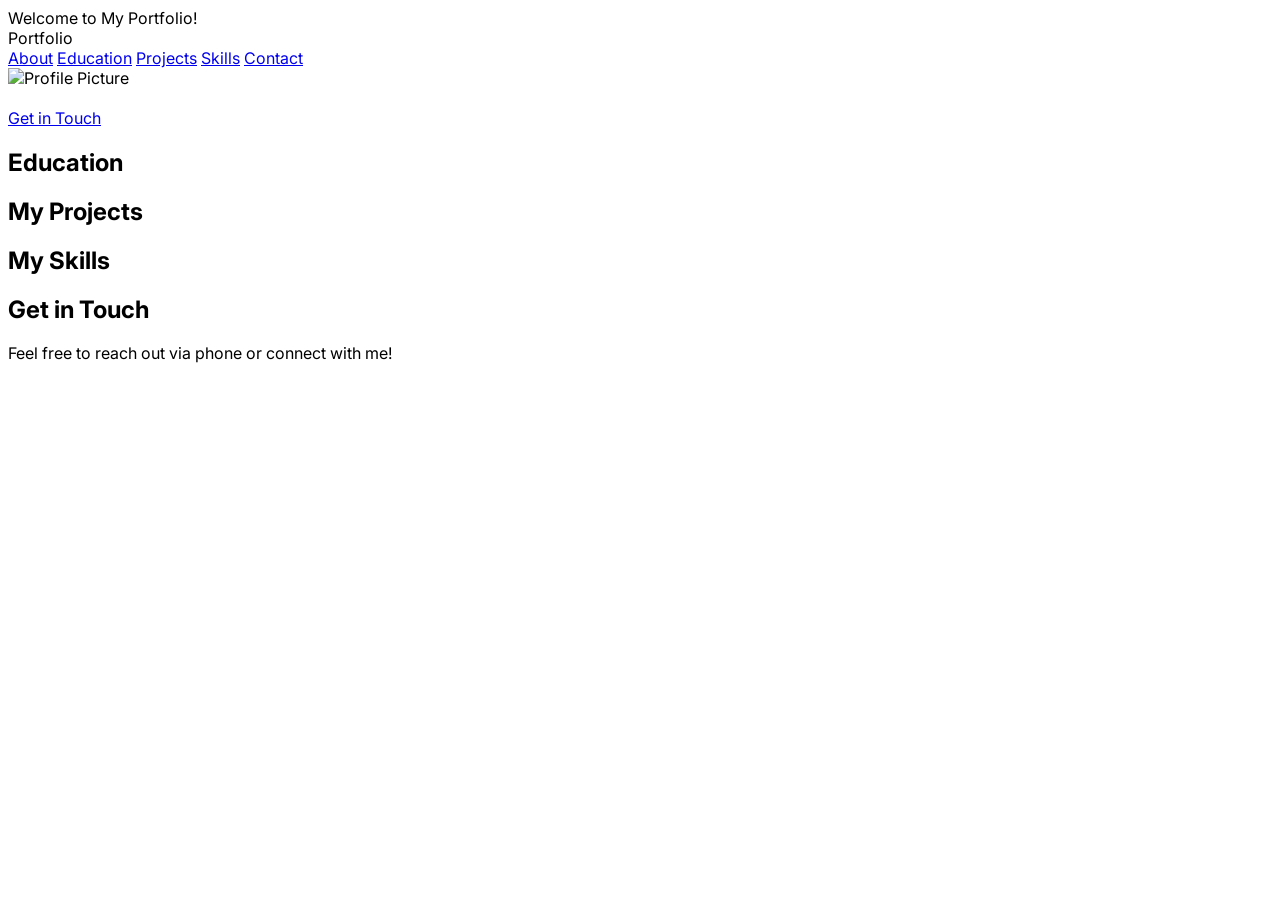
==== index.html @ cd58c2bb "Add files via upload" ====
<!DOCTYPE html>
<html>
<head>
    <meta charset="UTF-8">
    <meta http-equiv="refresh" content="0; url=portfolio.html">
    <title>Redirecting...</title>
</head>
<body>
    <p>Redirecting to portfolio...</p>
    <script>
        window.location.href = "portfolio.html";
    </script>
</body>
</html>
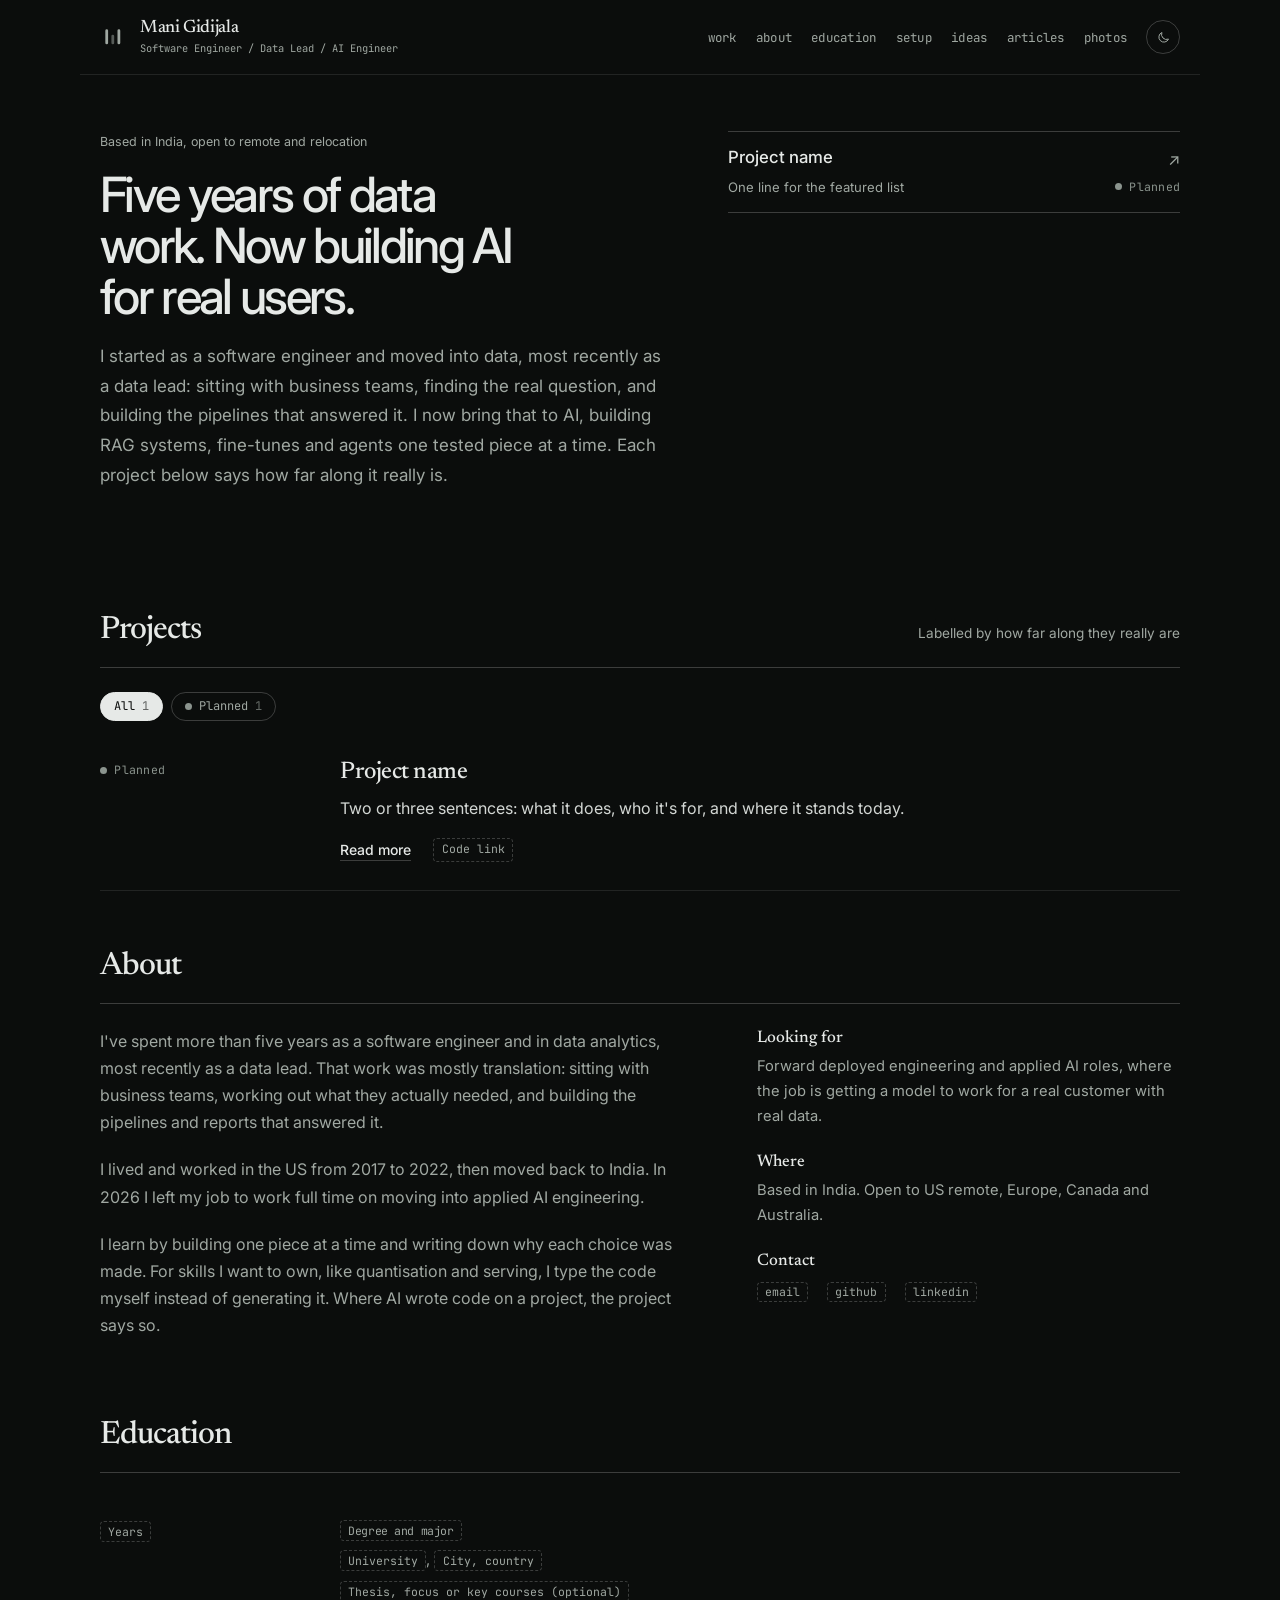
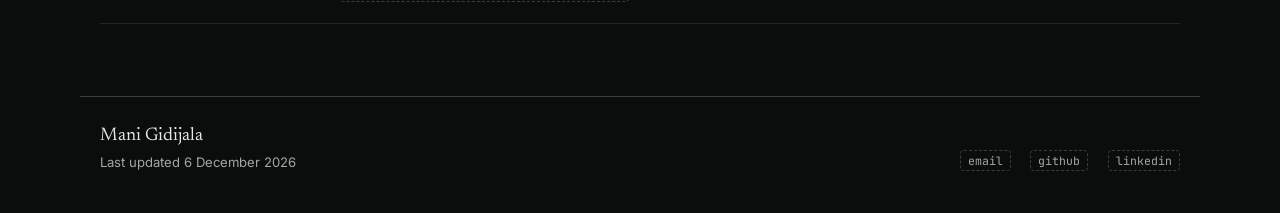
==== commit 25f8f16d: "Placeholders Added" ====
--- a/index.html
+++ b/index.html
@@ -1,14 +1,101 @@
-<!DOCTYPE html>
-<html>
+<!doctype html>
+<html lang="en" data-theme="dark">
 <head>
-    <meta charset="UTF-8">
-    <meta http-equiv="refresh" content="0; url=portfolio.html">
-    <title>Redirecting...</title>
+  <meta charset="utf-8">
+  <meta name="viewport" content="width=device-width, initial-scale=1">
+  <title>Mani | Software Engineer, Data Lead, AI Engineer</title>
+  <meta name="description" content="What I've built in applied AI, and where each project actually stands.">
+  <script>
+    try { var t = localStorage.getItem("theme"); if (t) document.documentElement.dataset.theme = t; } catch (e) {}
+  </script>
+  <link rel="preconnect" href="https://fonts.googleapis.com">
+  <link rel="preconnect" href="https://fonts.gstatic.com" crossorigin>
+  <link href="https://fonts.googleapis.com/css2?family=Inter:wght@400;500&family=JetBrains+Mono:wght@400&family=Newsreader:ital,opsz,wght@0,6..72,400;0,6..72,500;1,6..72,400;1,6..72,500&display=swap" rel="stylesheet">
+  <link rel="stylesheet" href="style.css">
 </head>
 <body>
-    <p>Redirecting to portfolio...</p>
-    <script>
-        window.location.href = "portfolio.html";
-    </script>
+  <a class="skip" href="#work">Skip to projects</a>
+
+  <header class="site-head wrap">
+    <a class="brand" href="#top" aria-label="Home">
+      <svg class="mark" viewBox="0 0 24 24" aria-hidden="true"><rect x="5" y="5" width="2.6" height="14" rx="1.3"/><rect x="10.7" y="10" width="2.6" height="9" rx="1.3" opacity=".5"/><rect x="16.4" y="5" width="2.6" height="14" rx="1.3"/></svg>
+      <span class="brand-text">
+        <span class="brand-name" data-site="name">Mani</span>
+        <small data-site="tagline">Software Engineer / Data Lead / AI Engineer</small>
+      </span>
+    </a>
+    <nav aria-label="Site">
+      <a href="#work">work</a>
+      <a href="#about">about</a>
+      <a href="#education">education</a>
+      <a href="setup.html">setup</a>
+      <a href="ideas.html">ideas</a>
+      <a href="articles.html">articles</a>
+      <a href="photos.html">photos</a>
+      <a data-site="resume" href="" hidden>résumé</a>
+      <button class="theme" type="button" aria-label="Switch to light theme">
+        <svg width="15" height="15" viewBox="0 0 24 24" fill="none" stroke="currentColor" stroke-width="1.6" aria-hidden="true"><path d="M20 14.5A8 8 0 0 1 9.5 4a8 8 0 1 0 10.5 10.5z"/></svg>
+      </button>
+    </nav>
+  </header>
+
+  <main id="top" class="wrap">
+    <section class="hero">
+      <div class="hero-text">
+        <p class="kicker">Based in India, open to remote and relocation</p>
+        <h1>Five years of data work. Now building AI for real users.</h1>
+        <p class="intro">I started as a software engineer and moved into data, most recently as a data lead: sitting with business teams, finding the real question, and building the pipelines that answered it. I now bring that to AI, building RAG systems, fine-tunes and agents one tested piece at a time. Each project below says how far along it really is.</p>
+      </div>
+      <ul class="featured" aria-label="Featured projects"></ul>
+    </section>
+
+    <section id="work" class="block" aria-labelledby="work-h">
+      <div class="section-head">
+        <h2 id="work-h">Projects</h2>
+        <p>Labelled by how far along they really are</p>
+      </div>
+      <div class="filter" role="group" aria-label="Filter projects by status"></div>
+      <div class="projects" aria-live="polite"></div>
+    </section>
+
+    <section id="about" class="block" aria-labelledby="about-h">
+      <div class="section-head">
+        <h2 id="about-h">About</h2>
+      </div>
+      <div class="about-grid">
+        <div class="prose">
+          <p>I've spent more than five years as a software engineer and in data analytics, most recently as a data lead. That work was mostly translation: sitting with business teams, working out what they actually needed, and building the pipelines and reports that answered it.</p>
+          <p>I lived and worked in the US from 2017 to 2022, then moved back to India. In 2026 I left my job to work full time on moving into applied AI engineering.</p>
+          <p>I learn by building one piece at a time and writing down why each choice was made. For skills I want to own, like quantisation and serving, I type the code myself instead of generating it. Where AI wrote code on a project, the project says so.</p>
+        </div>
+        <aside class="side">
+          <h3>Looking for</h3>
+          <p>Forward deployed engineering and applied AI roles, where the job is getting a model to work for a real customer with real data.</p>
+          <h3>Where</h3>
+          <p>Based in India. Open to US remote, Europe, Canada and Australia.</p>
+          <h3>Contact</h3>
+          <ul class="contact"></ul>
+        </aside>
+      </div>
+    </section>
+
+    <section id="education" class="block" aria-labelledby="edu-h">
+      <div class="section-head">
+        <h2 id="edu-h">Education</h2>
+      </div>
+      <ol class="edu"></ol>
+    </section>
+  </main>
+
+  <footer class="site-foot wrap">
+    <div>
+      <span class="foot-name" data-site="name">Mani</span>
+      <p>Last updated <time data-updated></time></p>
+    </div>
+    <ul class="contact foot-links"></ul>
+  </footer>
+
+  <script src="data.js"></script>
+  <script src="site.js"></script>
 </body>
-</html>+</html>
--- a/style.css
+++ b/style.css
@@ -0,0 +1,448 @@
+:root {
+  --sans: "Inter", -apple-system, system-ui, sans-serif;
+  --serif: "Newsreader", Georgia, serif;
+  --mono: "JetBrains Mono", ui-monospace, SFMono-Regular, Menlo, monospace;
+  --w: 1120px;
+  --ease: cubic-bezier(.2, .7, .2, 1);
+}
+
+:root[data-theme="dark"] {
+  --bg: #0b0d0c;
+  --bg-elevated: rgba(255, 255, 255, .04);
+  --fg: #e6e9e7;
+  --fg-soft: #d3d7d4;
+  --fg-muted: #a0a8a2;
+  --line: rgba(230, 233, 231, .1);
+  --line-strong: rgba(230, 233, 231, .22);
+  --in-use: #6cc191;
+  --built: #8eaae0;
+  --building: #d9a648;
+  --learning: #b79be6;
+  --planned: #8b948e;
+  color-scheme: dark;
+}
+
+:root[data-theme="light"] {
+  --bg: #f6f8f7;
+  --bg-elevated: rgba(0, 0, 0, .03);
+  --fg: #171b19;
+  --fg-soft: #2a302c;
+  --fg-muted: #606a63;
+  --line: rgba(23, 27, 25, .1);
+  --line-strong: rgba(23, 27, 25, .22);
+  --in-use: #2e7a4f;
+  --built: #44639c;
+  --building: #9a6c14;
+  --learning: #6f4aa3;
+  --planned: #6b746e;
+  color-scheme: light;
+}
+
+* { box-sizing: border-box; }
+html { scroll-behavior: smooth; -webkit-font-smoothing: antialiased; }
+@media (prefers-reduced-motion: reduce) { html { scroll-behavior: auto; } }
+
+body {
+  margin: 0;
+  background: var(--bg);
+  color: var(--fg);
+  font: 400 1rem/1.7 var(--sans);
+}
+::selection { background: var(--fg); color: var(--bg); }
+
+a { color: inherit; text-decoration: underline; text-underline-offset: 5px; text-decoration-color: var(--line-strong); }
+a:hover { text-decoration-color: var(--fg-muted); }
+:focus-visible { outline: 1.5px solid var(--fg-muted); outline-offset: 3px; border-radius: 2px; }
+code { font: 0.85em var(--mono); background: var(--bg-elevated); padding: 0.1em 0.35em; border-radius: 3px; }
+
+.skip { position: absolute; left: -999px; }
+.skip:focus { left: 16px; top: 12px; background: var(--bg); padding: 6px 10px; z-index: 2; }
+
+.wrap { max-width: var(--w); margin: 0 auto; padding: 0 1.25rem; }
+
+/* Header */
+.site-head {
+  display: flex;
+  align-items: center;
+  justify-content: space-between;
+  gap: 1rem;
+  padding-top: 1.1rem;
+  padding-bottom: 1.1rem;
+  border-bottom: 1px solid var(--line);
+}
+.brand { display: flex; align-items: center; gap: 0.9rem; text-decoration: none; }
+.mark {
+  width: 1.6rem;
+  height: 1.6rem;
+  flex: none;
+  fill: var(--fg-muted);
+  transition: fill .2s var(--ease);
+}
+.brand:hover .mark { fill: var(--fg); }
+.brand-text { display: flex; flex-direction: column; }
+.brand-name { font: 500 1.125rem/1.2 var(--serif); letter-spacing: -0.02em; }
+.brand small { font: 0.65rem/1.5 var(--mono); color: var(--fg-muted); margin-top: 2px; }
+
+.site-head nav { display: flex; flex-wrap: wrap; align-items: center; justify-content: flex-end; gap: 0.2rem 1.2rem; }
+.site-head nav a {
+  font: 0.78rem var(--mono);
+  color: var(--fg-muted);
+  text-decoration: none;
+  letter-spacing: 0.02em;
+  position: relative;
+  padding: 0.5rem 0;
+}
+.site-head nav a:hover { color: var(--fg); }
+.site-head nav a.active { color: var(--fg); }
+.site-head nav a.active::after { content: ""; position: absolute; left: 0; right: 0; bottom: 0; height: 1px; background: var(--fg-muted); }
+.theme {
+  display: inline-flex;
+  align-items: center;
+  justify-content: center;
+  width: 2.1rem;
+  height: 2.1rem;
+  border: 1px solid var(--line-strong);
+  border-radius: 50%;
+  background: none;
+  color: var(--fg-muted);
+  cursor: pointer;
+}
+.theme:hover { color: var(--fg); }
+
+/* Hero */
+.hero {
+  display: grid;
+  grid-template-columns: minmax(0, 1.25fr) minmax(0, 1fr);
+  gap: 4rem;
+  align-items: start;
+  padding: 3.5rem 0 4rem;
+}
+.kicker { margin: 0 0 1rem; font-size: 0.78rem; color: var(--fg-muted); }
+.hero h1 {
+  font: 500 clamp(2.1rem, 3.8vw, 3.4rem)/1.05 var(--sans);
+  letter-spacing: -0.055em;
+  margin: 0 0 1.25rem;
+  max-width: 14ch;
+}
+.intro { margin: 0; max-width: 52ch; color: var(--fg-muted); font-size: 1.0625rem; line-height: 1.75; }
+
+.featured { list-style: none; margin: 0; padding: 0; border-top: 1px solid var(--line-strong); }
+.featured a {
+  display: grid;
+  grid-template-columns: 1fr auto;
+  gap: 2px 16px;
+  padding: 14px 0;
+  text-decoration: none;
+  border-bottom: 1px solid var(--line-strong);
+}
+.f-title { font: 500 1.05rem/1.4 var(--sans); }
+.f-arrow { color: var(--fg-muted); grid-row: 1; grid-column: 2; justify-self: end; transition: transform .2s var(--ease); }
+.featured a:hover .f-arrow { transform: translate(2px, -2px); color: var(--fg); }
+.f-desc { grid-column: 1; color: var(--fg-muted); font-size: 0.82rem; }
+.featured .status { grid-column: 2; grid-row: 2; justify-self: end; }
+
+/* Section heads */
+.block { padding-top: 3.5rem; }
+.section-head {
+  display: flex;
+  justify-content: space-between;
+  align-items: baseline;
+  flex-wrap: wrap;
+  gap: 0.75rem;
+  padding-bottom: 1.1rem;
+  border-bottom: 1px solid var(--line-strong);
+  margin-bottom: 1.5rem;
+}
+.section-head h2 { font: 500 2rem/1.2 var(--serif); letter-spacing: -0.03em; margin: 0; }
+.section-head p { margin: 0; color: var(--fg-muted); font-size: 0.85rem; }
+
+/* Status */
+.status {
+  display: inline-flex;
+  align-items: center;
+  gap: 0.45rem;
+  font: 0.72rem/1.4 var(--mono);
+  letter-spacing: 0.02em;
+}
+.dot { width: 0.45rem; height: 0.45rem; border-radius: 50%; background: currentColor; flex: none; }
+.s-in-use { color: var(--in-use); }
+.s-built { color: var(--built); }
+.s-building { color: var(--building); }
+.s-learning { color: var(--learning); }
+.s-planned { color: var(--planned); }
+
+/* Filter */
+.filter { display: flex; flex-wrap: wrap; gap: 0.5rem; margin-bottom: 0.5rem; }
+.filter button {
+  display: inline-flex;
+  align-items: center;
+  gap: 0.45rem;
+  font: 0.75rem var(--mono);
+  color: var(--fg-muted);
+  background: transparent;
+  border: 1px solid var(--line-strong);
+  border-radius: 100px;
+  padding: 0.35rem 0.8rem;
+  cursor: pointer;
+}
+.filter button:hover { color: var(--fg); }
+.filter button[aria-pressed="true"] { background: var(--fg); color: var(--bg); border-color: var(--fg); }
+.filter .s-in-use .dot { background: var(--in-use); }
+.filter .s-built .dot { background: var(--built); }
+.filter .s-building .dot { background: var(--building); }
+.filter .s-learning .dot { background: var(--learning); }
+.filter .s-planned .dot { background: var(--planned); }
+.filter .n { opacity: 0.6; }
+
+/* Project rows */
+.project {
+  display: grid;
+  grid-template-columns: 13rem minmax(0, 1fr);
+  gap: 2rem;
+  padding: 1.75rem 0;
+  border-bottom: 1px solid var(--line);
+  scroll-margin-top: 1.5rem;
+}
+.project[hidden] { display: none; }
+.project:target { background: linear-gradient(90deg, var(--bg-elevated), transparent 70%); }
+.meta { display: flex; flex-direction: column; gap: 0.7rem; padding-top: 0.35rem; }
+.stack { margin: 0; display: flex; flex-wrap: wrap; gap: 0.3rem; }
+.stack span {
+  font: 0.68rem/1.5 var(--mono);
+  color: var(--fg-muted);
+  background: var(--bg-elevated);
+  border-radius: 100px;
+  padding: 0.1rem 0.5rem;
+  letter-spacing: 0.02em;
+}
+.project h3 { font: 500 1.5rem/1.25 var(--serif); letter-spacing: -0.02em; margin: 0 0 0.5rem; }
+.summary { margin: 0; max-width: 62ch; color: var(--fg-soft); }
+.details { margin: 0.9rem 0 0; padding-left: 1.05rem; max-width: 62ch; color: var(--fg-muted); font-size: 0.92rem; line-height: 1.65; }
+.details li + li { margin-top: 0.35rem; }
+.ai { margin: 0.9rem 0 0; max-width: 62ch; font-size: 0.92rem; color: var(--fg-soft); }
+.ai span { font: 0.7rem var(--mono); color: var(--fg-muted); margin-right: 0.6rem; }
+.links { margin: 1rem 0 0; display: flex; flex-wrap: wrap; gap: 0.6rem 1.4rem; font-size: 0.875rem; }
+.out span { color: var(--fg-muted); }
+
+/* Placeholders (only while showPlaceholders is true) */
+.ph {
+  display: inline-block;
+  font: 0.72rem/1.5 var(--mono);
+  color: var(--fg-muted);
+  border: 1px dashed var(--line-strong);
+  border-radius: 4px;
+  padding: 0.05rem 0.45rem;
+}
+
+/* About */
+.about-grid { display: grid; grid-template-columns: minmax(0, 1.4fr) minmax(0, 1fr); gap: 4rem; }
+.prose p { margin: 0 0 1.25rem; color: var(--fg-muted); max-width: 62ch; }
+.side h3 { font: 500 1.05rem/1.3 var(--serif); margin: 0 0 0.3rem; }
+.side p { margin: 0 0 1.4rem; color: var(--fg-muted); font-size: 0.92rem; }
+.contact { list-style: none; margin: 0; padding: 0; display: flex; flex-wrap: wrap; gap: 0.6rem 1.2rem; }
+.contact a { font: 0.8rem var(--mono); color: var(--fg-muted); }
+.contact a:hover { color: var(--fg); }
+
+/* Education */
+.edu { list-style: none; margin: 0; padding: 0; }
+.edu li {
+  display: grid;
+  grid-template-columns: 13rem minmax(0, 1fr);
+  gap: 2rem;
+  padding: 1.25rem 0;
+  border-bottom: 1px solid var(--line);
+}
+.years { margin: 0.3rem 0 0; font: 0.75rem var(--mono); color: var(--fg-muted); }
+.edu h3 { font: 500 1.3rem/1.3 var(--serif); letter-spacing: -0.02em; margin: 0 0 0.25rem; }
+.school { margin: 0; color: var(--fg-muted); font-size: 0.92rem; }
+.edu-note { margin: 0.4rem 0 0; color: var(--fg-muted); font-size: 0.875rem; }
+
+/* Setup page */
+.page-intro { padding: 3.5rem 0 1rem; }
+.page-intro h1 {
+  font: 500 clamp(2.1rem, 3.8vw, 3.4rem)/1.05 var(--sans);
+  letter-spacing: -0.055em;
+  margin: 0 0 1.25rem;
+}
+.setup-toc { list-style: none; margin: 2rem 0 0; padding: 0; display: flex; flex-wrap: wrap; gap: 0.5rem 1.4rem; }
+.setup-toc a { font: 0.78rem var(--mono); color: var(--fg-muted); }
+.setup-toc a:hover { color: var(--fg); }
+.setup-group {
+  display: grid;
+  grid-template-columns: 17rem minmax(0, 1fr);
+  gap: 2rem;
+  padding: 2.5rem 0;
+  border-bottom: 1px solid var(--line);
+  scroll-margin-top: 1rem;
+}
+.setup-group:first-child { border-top: 1px solid var(--line-strong); margin-top: 2.5rem; }
+.setup-head h2 { font: 500 1.6rem/1.2 var(--serif); letter-spacing: -0.03em; margin: 0 0 0.4rem; }
+.setup-head p { margin: 0; color: var(--fg-muted); font-size: 0.875rem; }
+.tools { margin: 0; }
+.tool {
+  display: grid;
+  grid-template-columns: 14rem minmax(0, 1fr);
+  gap: 1.5rem;
+  padding: 0.85rem 0;
+  border-top: 1px solid var(--line);
+}
+.tool:first-child { border-top: 0; padding-top: 0.25rem; }
+.tool dt { font: 500 0.95rem/1.5 var(--sans); }
+.tool dd { margin: 0; color: var(--fg-muted); font-size: 0.92rem; line-height: 1.6; max-width: 56ch; }
+
+/* Links from project rows to story pages */
+.title-link { text-decoration: none; }
+.title-link:hover { text-decoration: underline; text-decoration-color: var(--fg-muted); text-decoration-thickness: 1px; }
+.more { font-weight: 500; }
+
+/* Project story page */
+.story { max-width: 52rem; }
+.back { margin: 2.5rem 0 0; font: 0.78rem var(--mono); }
+.back a { color: var(--fg-muted); text-decoration: none; }
+.back a::before { content: "\2190\00a0"; }
+.back a:hover { color: var(--fg); }
+.story-head { padding: 2rem 0 2.5rem; border-bottom: 1px solid var(--line-strong); }
+.story-head h1 {
+  font: 500 clamp(2.1rem, 3.8vw, 3.2rem)/1.08 var(--serif);
+  letter-spacing: -0.035em;
+  margin: 0.9rem 0 1rem;
+}
+.story-head .intro { max-width: 60ch; }
+.story-meta { display: flex; flex-wrap: wrap; align-items: center; justify-content: space-between; gap: 1rem 2rem; margin-top: 1.5rem; }
+.story-meta .links { margin: 0; }
+.story-part {
+  display: grid;
+  grid-template-columns: 13rem minmax(0, 1fr);
+  gap: 2rem;
+  padding: 2rem 0;
+  border-bottom: 1px solid var(--line);
+}
+.story-part h2 { font: 500 1.2rem/1.35 var(--serif); letter-spacing: -0.015em; margin: 0; }
+.story-part p { margin: 0; max-width: 62ch; color: var(--fg-soft); }
+.story-part ul { margin: 0; padding-left: 1.05rem; max-width: 62ch; color: var(--fg-soft); }
+.story-part li + li { margin-top: 0.55rem; }
+.story-ph { color: var(--fg-muted); }
+.pager { display: grid; grid-template-columns: 1fr 1fr; gap: 1rem; margin-top: 3rem; }
+.pager a {
+  display: flex;
+  flex-direction: column;
+  gap: 0.2rem;
+  padding: 1rem 0;
+  border-top: 1px solid var(--line-strong);
+  text-decoration: none;
+  font: 500 1.05rem/1.35 var(--serif);
+}
+.pager a:last-child { text-align: right; }
+.pager small { font: 0.7rem var(--mono); color: var(--fg-muted); }
+.pager a:hover small { color: var(--fg); }
+
+/* Ideas page */
+.ideas { list-style: none; margin: 1.5rem 0 0; padding: 0; border-top: 1px solid var(--line-strong); }
+.idea {
+  display: grid;
+  grid-template-columns: 13rem minmax(0, 1fr);
+  gap: 2rem;
+  padding: 1.75rem 0;
+  border-bottom: 1px solid var(--line);
+}
+.idea-meta { display: flex; flex-direction: column; gap: 0.7rem; }
+.idea-meta .years { margin-top: 0.4rem; }
+.idea h2 { font: 500 1.4rem/1.25 var(--serif); letter-spacing: -0.02em; margin: 0 0 0.5rem; }
+.idea .pitch { margin: 0; max-width: 62ch; color: var(--fg-soft); }
+.idea .why { margin: 0.6rem 0 0; max-width: 62ch; color: var(--fg-muted); font-size: 0.92rem; }
+
+/* Articles page */
+.articles { list-style: none; margin: 1rem 0 0; padding: 0; border-top: 1px solid var(--line-strong); }
+.article {
+  display: grid;
+  grid-template-columns: 13rem minmax(0, 1fr);
+  gap: 2rem;
+  padding: 1.5rem 0;
+  border-bottom: 1px solid var(--line);
+}
+.article[hidden] { display: none; }
+.article-meta { display: flex; flex-direction: column; gap: 0.35rem; }
+.article-meta .years { margin-top: 0.4rem; }
+.source { margin: 0; font-size: 0.85rem; color: var(--fg-muted); }
+.article h2 { font: 500 1.3rem/1.3 var(--serif); letter-spacing: -0.02em; margin: 0 0 0.45rem; }
+.article h2 a { text-decoration: none; }
+.article h2 a:hover { text-decoration: underline; text-decoration-color: var(--fg-muted); }
+.article .arrow { color: var(--fg-muted); font: 0.9rem var(--sans); }
+.article .note { margin: 0 0 0.75rem; max-width: 62ch; color: var(--fg-soft); }
+
+.sample { display: inline-block; font: 0.7rem/1.5 var(--mono); color: var(--building); border: 1px solid currentColor; border-radius: 100px; padding: 0 0.5rem; }
+
+/* Photos page */
+.photos { list-style: none; margin: 1.5rem 0 0; padding: 0; columns: 3 18rem; column-gap: 1rem; }
+.photo { break-inside: avoid; margin: 0 0 1rem; }
+.photo button { display: block; width: 100%; padding: 0; border: 0; background: none; cursor: zoom-in; border-radius: 4px; overflow: hidden; }
+.photo img { display: block; width: 100%; height: auto; transition: opacity .2s var(--ease); }
+.photo button:hover img { opacity: 0.88; }
+.photo p { margin: 0.45rem 0 0; font-size: 0.82rem; color: var(--fg-muted); }
+.photo-ph {
+  display: flex;
+  flex-direction: column;
+  align-items: center;
+  justify-content: center;
+  gap: 0.5rem;
+  border: 1px dashed var(--line-strong);
+  border-radius: 4px;
+  padding: 1rem;
+  text-align: center;
+}
+.photo-ph .ph { border: 0; }
+.ph-note { font-size: 0.78rem; color: var(--fg-muted); }
+.lightbox { max-width: min(92vw, 1400px); max-height: 92vh; padding: 0; border: 0; background: transparent; color: var(--fg); }
+.lightbox::backdrop { background: rgba(0, 0, 0, .85); }
+.lightbox img { display: block; max-width: 100%; max-height: 82vh; margin: 0 auto; border-radius: 4px; }
+.lb-cap { margin: 0.6rem 0 0; text-align: center; color: #c9cfcb; font-size: 0.9rem; }
+.lb-close {
+  display: block;
+  margin: 0 0 0.6rem auto;
+  font: 0.75rem var(--mono);
+  color: #e6e9e7;
+  background: none;
+  border: 1px solid rgba(230, 233, 231, .35);
+  border-radius: 100px;
+  padding: 0.3rem 0.8rem;
+  cursor: pointer;
+}
+
+/* Footer */
+.site-foot {
+  display: flex;
+  justify-content: space-between;
+  align-items: flex-end;
+  gap: 2rem;
+  margin-top: 4.5rem;
+  padding-top: 1.5rem;
+  padding-bottom: 2.5rem;
+  border-top: 1px solid var(--line-strong);
+}
+.foot-name { font: 1.15rem var(--serif); }
+.site-foot p { margin: 0.2rem 0 0; color: var(--fg-muted); font-size: 0.82rem; }
+
+@media (max-width: 860px) {
+  .hero, .about-grid { grid-template-columns: 1fr; gap: 2.5rem; }
+  .project, .edu li { grid-template-columns: 1fr; gap: 0.75rem; }
+  .setup-group { grid-template-columns: 1fr; gap: 1.25rem; }
+  .story-part { grid-template-columns: 1fr; gap: 0.75rem; }
+  .idea, .article { grid-template-columns: 1fr; gap: 0.6rem; }
+  .article-meta { flex-direction: row; flex-wrap: wrap; gap: 0.3rem 1rem; align-items: baseline; }
+  .article-meta .years { margin: 0; }
+  .idea-meta { flex-direction: row; flex-wrap: wrap; align-items: center; gap: 0.6rem 1rem; }
+  .idea-meta .years { margin: 0; }
+  .meta { flex-direction: row; flex-wrap: wrap; align-items: center; gap: 0.6rem 1rem; padding-top: 0; }
+}
+@media (max-width: 560px) {
+  .site-head { flex-wrap: wrap; }
+  .site-head nav { gap: 0.1rem 1rem; width: 100%; justify-content: flex-start; }
+  .site-head nav .theme { margin-left: auto; }
+  .brand small { display: none; }
+  .hero { padding: 2.25rem 0 3rem; }
+  .section-head h2 { font-size: 1.7rem; }
+  .site-foot { flex-direction: column; align-items: flex-start; }
+  .tool { grid-template-columns: 1fr; gap: 0.15rem; }
+  .pager { grid-template-columns: 1fr; }
+  .pager a:last-child { text-align: left; }
+}
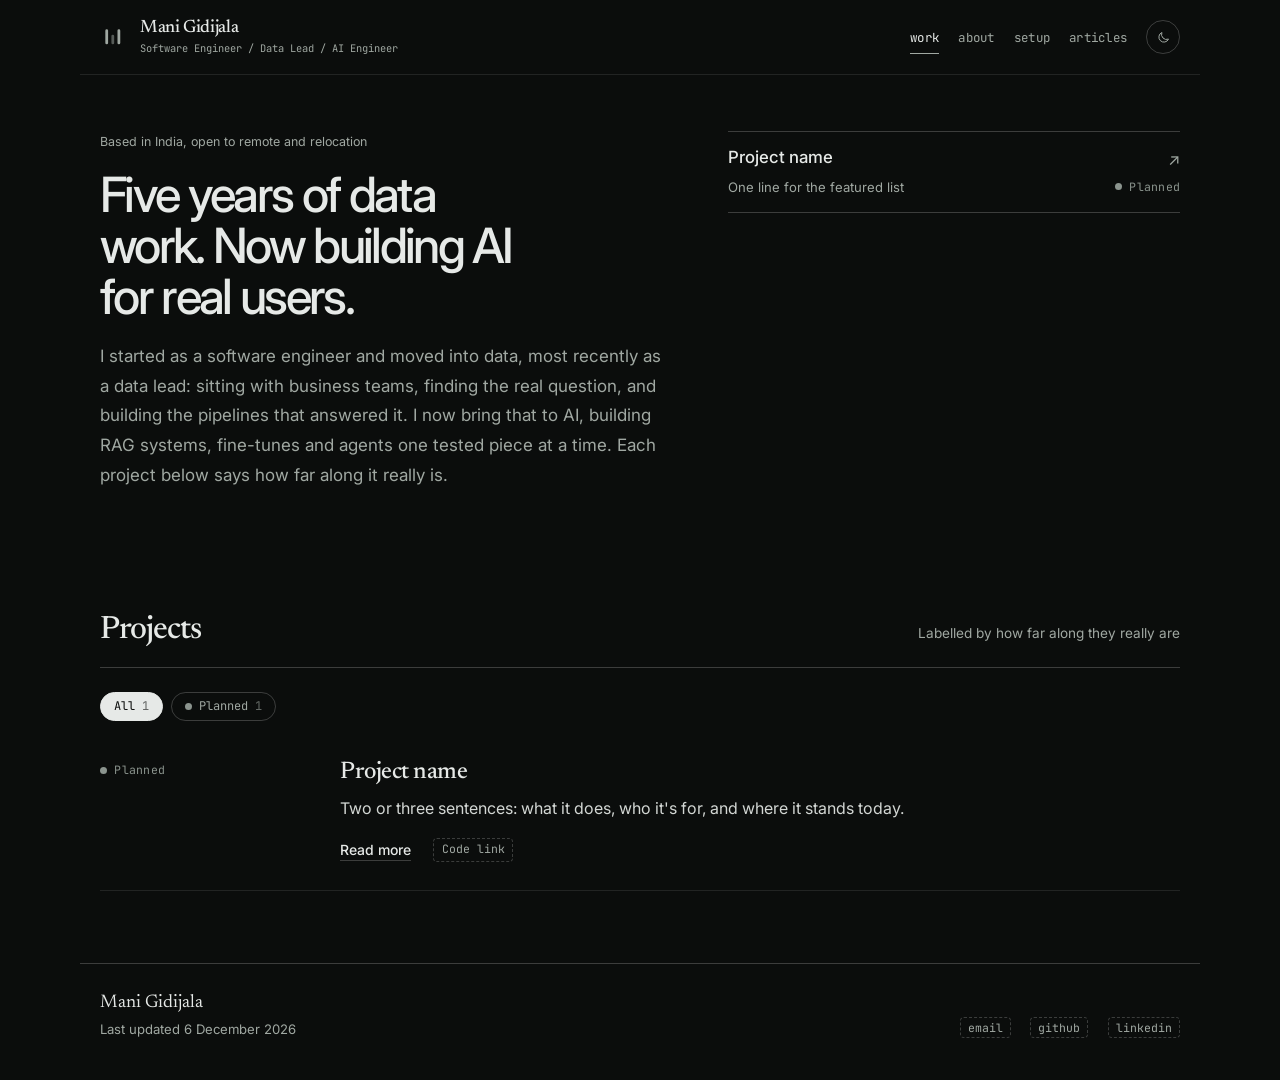
==== commit 973f608a: "Split about page and added disable option for ideas and photos pages" ====
--- a/index.html
+++ b/index.html
@@ -17,7 +17,7 @@
   <a class="skip" href="#work">Skip to projects</a>
 
   <header class="site-head wrap">
-    <a class="brand" href="#top" aria-label="Home">
+    <a class="brand" href="index.html" aria-label="Home">
       <svg class="mark" viewBox="0 0 24 24" aria-hidden="true"><rect x="5" y="5" width="2.6" height="14" rx="1.3"/><rect x="10.7" y="10" width="2.6" height="9" rx="1.3" opacity=".5"/><rect x="16.4" y="5" width="2.6" height="14" rx="1.3"/></svg>
       <span class="brand-text">
         <span class="brand-name" data-site="name">Mani</span>
@@ -25,13 +25,12 @@
       </span>
     </a>
     <nav aria-label="Site">
-      <a href="#work">work</a>
-      <a href="#about">about</a>
-      <a href="#education">education</a>
+      <a href="index.html" class="active" aria-current="page">work</a>
+      <a href="about.html">about</a>
       <a href="setup.html">setup</a>
-      <a href="ideas.html">ideas</a>
+      <a href="ideas.html" data-optional="ideas" hidden>ideas</a>
       <a href="articles.html">articles</a>
-      <a href="photos.html">photos</a>
+      <a href="photos.html" data-optional="photos" hidden>photos</a>
       <a data-site="resume" href="" hidden>résumé</a>
       <button class="theme" type="button" aria-label="Switch to light theme">
         <svg width="15" height="15" viewBox="0 0 24 24" fill="none" stroke="currentColor" stroke-width="1.6" aria-hidden="true"><path d="M20 14.5A8 8 0 0 1 9.5 4a8 8 0 1 0 10.5 10.5z"/></svg>
@@ -57,34 +56,6 @@
       <div class="filter" role="group" aria-label="Filter projects by status"></div>
       <div class="projects" aria-live="polite"></div>
     </section>
-
-    <section id="about" class="block" aria-labelledby="about-h">
-      <div class="section-head">
-        <h2 id="about-h">About</h2>
-      </div>
-      <div class="about-grid">
-        <div class="prose">
-          <p>I've spent more than five years as a software engineer and in data analytics, most recently as a data lead. That work was mostly translation: sitting with business teams, working out what they actually needed, and building the pipelines and reports that answered it.</p>
-          <p>I lived and worked in the US from 2017 to 2022, then moved back to India. In 2026 I left my job to work full time on moving into applied AI engineering.</p>
-          <p>I learn by building one piece at a time and writing down why each choice was made. For skills I want to own, like quantisation and serving, I type the code myself instead of generating it. Where AI wrote code on a project, the project says so.</p>
-        </div>
-        <aside class="side">
-          <h3>Looking for</h3>
-          <p>Forward deployed engineering and applied AI roles, where the job is getting a model to work for a real customer with real data.</p>
-          <h3>Where</h3>
-          <p>Based in India. Open to US remote, Europe, Canada and Australia.</p>
-          <h3>Contact</h3>
-          <ul class="contact"></ul>
-        </aside>
-      </div>
-    </section>
-
-    <section id="education" class="block" aria-labelledby="edu-h">
-      <div class="section-head">
-        <h2 id="edu-h">Education</h2>
-      </div>
-      <ol class="edu"></ol>
-    </section>
   </main>
 
   <footer class="site-foot wrap">
--- a/style.css
+++ b/style.css
@@ -234,11 +234,33 @@
   padding: 0.05rem 0.45rem;
 }
 
-/* About */
-.about-grid { display: grid; grid-template-columns: minmax(0, 1.4fr) minmax(0, 1fr); gap: 4rem; }
+/* About page */
+.about-hero {
+  display: grid;
+  grid-template-columns: 13rem minmax(0, 1fr);
+  gap: 2rem;
+  align-items: start;
+  padding: 3.5rem 0 1rem;
+}
+.about-hero.no-photo { grid-template-columns: 1fr; }
+.about-hero h1 {
+  font: 500 clamp(2.1rem, 3.8vw, 3.4rem)/1.05 var(--sans);
+  letter-spacing: -0.055em;
+  margin: 0 0 1.25rem;
+}
+.portrait { aspect-ratio: 4 / 5; border-radius: 4px; overflow: hidden; background: var(--bg-elevated); }
+.portrait img { display: block; width: 100%; height: 100%; object-fit: cover; }
 .prose p { margin: 0 0 1.25rem; color: var(--fg-muted); max-width: 62ch; }
-.side h3 { font: 500 1.05rem/1.3 var(--serif); margin: 0 0 0.3rem; }
-.side p { margin: 0 0 1.4rem; color: var(--fg-muted); font-size: 0.92rem; }
+.facts { margin: 0; }
+.facts > div {
+  display: grid;
+  grid-template-columns: 13rem minmax(0, 1fr);
+  gap: 2rem;
+  padding: 1.25rem 0;
+  border-bottom: 1px solid var(--line);
+}
+.facts dt { margin-top: 0.2rem; font: 0.75rem var(--mono); color: var(--fg-muted); }
+.facts dd { margin: 0; color: var(--fg-soft); max-width: 62ch; }
 .contact { list-style: none; margin: 0; padding: 0; display: flex; flex-wrap: wrap; gap: 0.6rem 1.2rem; }
 .contact a { font: 0.8rem var(--mono); color: var(--fg-muted); }
 .contact a:hover { color: var(--fg); }
@@ -423,8 +445,10 @@
 .site-foot p { margin: 0.2rem 0 0; color: var(--fg-muted); font-size: 0.82rem; }
 
 @media (max-width: 860px) {
-  .hero, .about-grid { grid-template-columns: 1fr; gap: 2.5rem; }
-  .project, .edu li { grid-template-columns: 1fr; gap: 0.75rem; }
+  .hero { grid-template-columns: 1fr; gap: 2.5rem; }
+  .project, .edu li, .facts > div { grid-template-columns: 1fr; gap: 0.75rem; }
+  .about-hero { grid-template-columns: 1fr; padding-top: 2.25rem; }
+  .portrait { width: 11rem; }
   .setup-group { grid-template-columns: 1fr; gap: 1.25rem; }
   .story-part { grid-template-columns: 1fr; gap: 0.75rem; }
   .idea, .article { grid-template-columns: 1fr; gap: 0.6rem; }
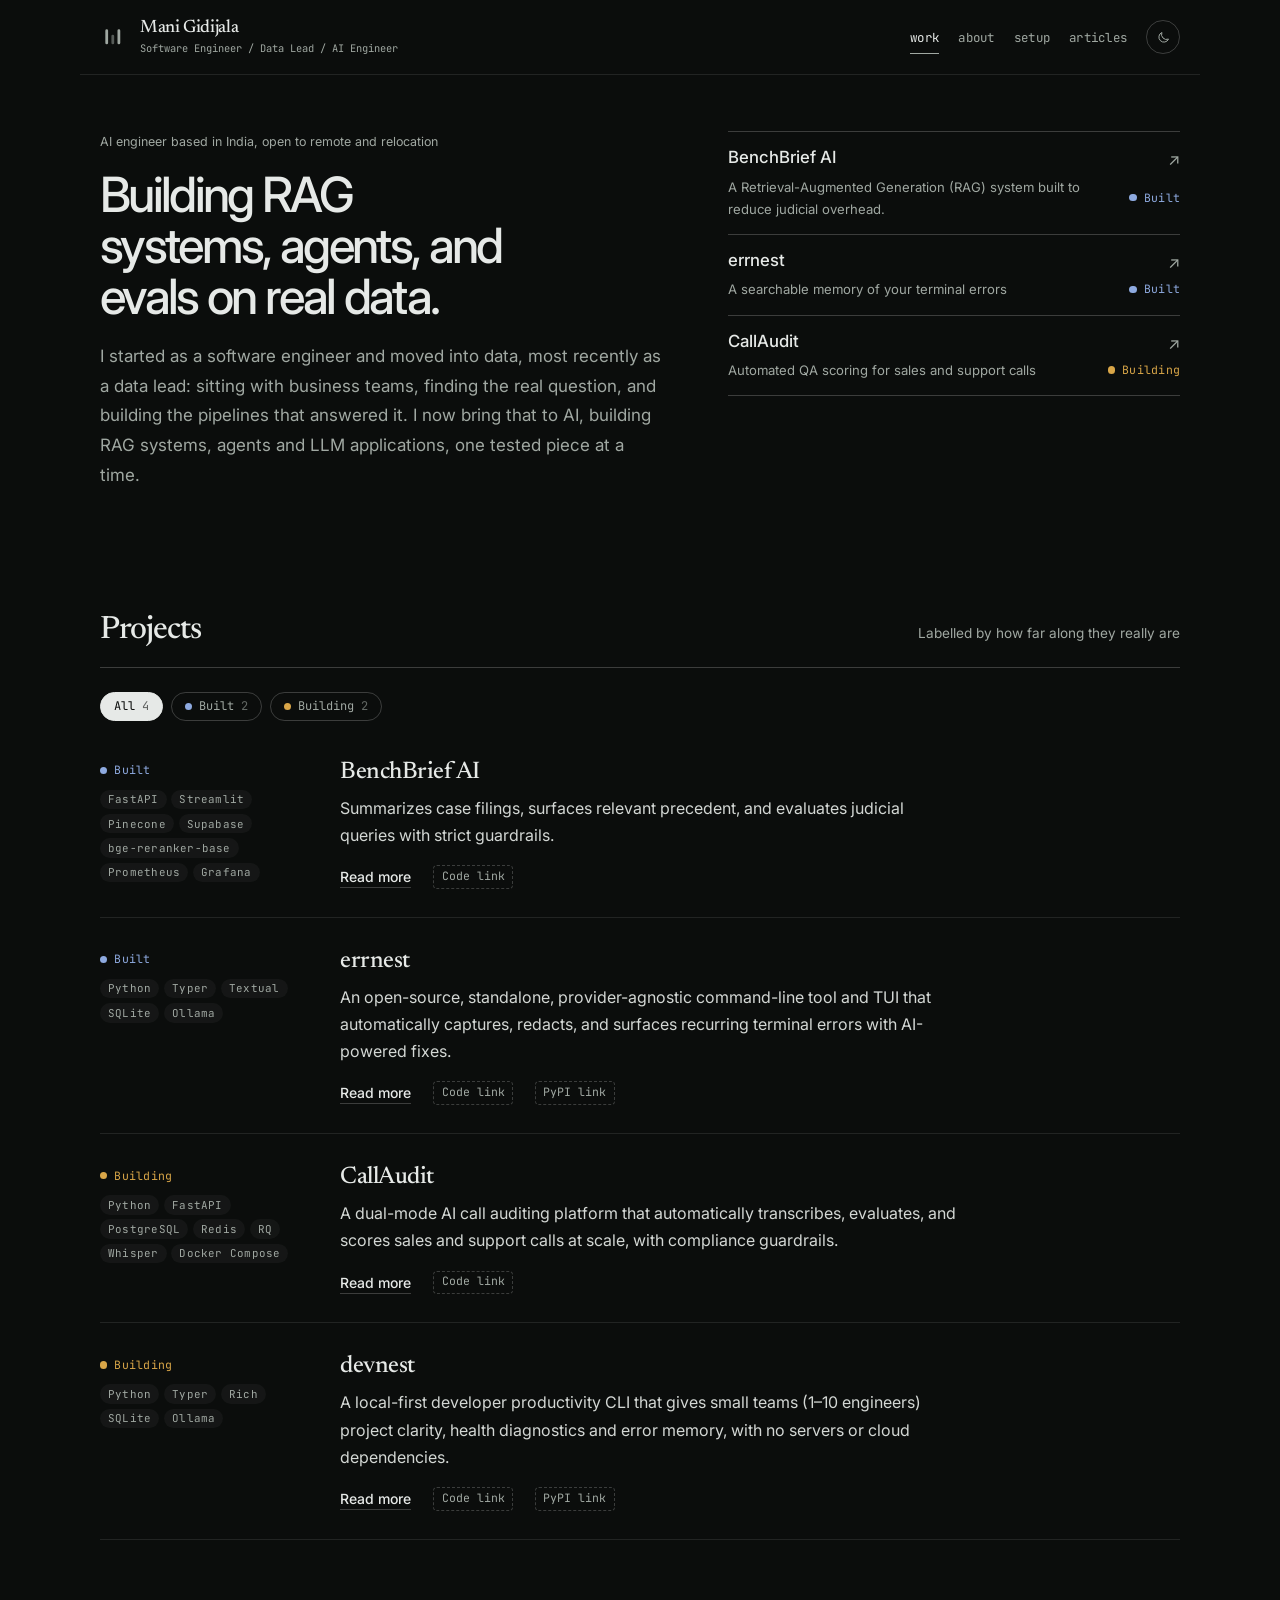
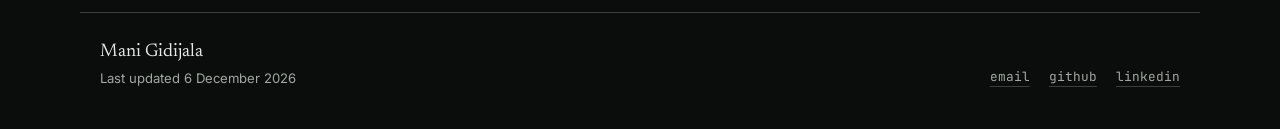
==== commit e084bb4a: "Updated work and about page" ====
--- a/index.html
+++ b/index.html
@@ -41,9 +41,9 @@
   <main id="top" class="wrap">
     <section class="hero">
       <div class="hero-text">
-        <p class="kicker">Based in India, open to remote and relocation</p>
-        <h1>Five years of data work. Now building AI for real users.</h1>
-        <p class="intro">I started as a software engineer and moved into data, most recently as a data lead: sitting with business teams, finding the real question, and building the pipelines that answered it. I now bring that to AI, building RAG systems, fine-tunes and agents one tested piece at a time. Each project below says how far along it really is.</p>
+        <p class="kicker">AI engineer based in India, open to remote and relocation</p>
+        <h1>Building RAG systems, agents, and evals on real data.</h1>
+        <p class="intro">I started as a software engineer and moved into data, most recently as a data lead: sitting with business teams, finding the real question, and building the pipelines that answered it. I now bring that to AI, building RAG systems, agents and LLM applications, one tested piece at a time.</p>
       </div>
       <ul class="featured" aria-label="Featured projects"></ul>
     </section>
--- a/style.css
+++ b/style.css
@@ -123,6 +123,7 @@
   letter-spacing: -0.055em;
   margin: 0 0 1.25rem;
   max-width: 14ch;
+  text-wrap: balance;
 }
 .intro { margin: 0; max-width: 52ch; color: var(--fg-muted); font-size: 1.0625rem; line-height: 1.75; }
 
@@ -219,8 +220,6 @@
 .summary { margin: 0; max-width: 62ch; color: var(--fg-soft); }
 .details { margin: 0.9rem 0 0; padding-left: 1.05rem; max-width: 62ch; color: var(--fg-muted); font-size: 0.92rem; line-height: 1.65; }
 .details li + li { margin-top: 0.35rem; }
-.ai { margin: 0.9rem 0 0; max-width: 62ch; font-size: 0.92rem; color: var(--fg-soft); }
-.ai span { font: 0.7rem var(--mono); color: var(--fg-muted); margin-right: 0.6rem; }
 .links { margin: 1rem 0 0; display: flex; flex-wrap: wrap; gap: 0.6rem 1.4rem; font-size: 0.875rem; }
 .out span { color: var(--fg-muted); }
 
@@ -237,47 +236,71 @@
 /* About page */
 .about-hero {
   display: grid;
-  grid-template-columns: 13rem minmax(0, 1fr);
-  gap: 2rem;
+  grid-template-columns: minmax(0, 1fr) 13rem;
+  gap: 3rem;
   align-items: start;
-  padding: 3.5rem 0 1rem;
+  padding: 2rem 0 3rem;
 }
 .about-hero.no-photo { grid-template-columns: 1fr; }
-.about-hero h1 {
-  font: 500 clamp(2.1rem, 3.8vw, 3.4rem)/1.05 var(--sans);
-  letter-spacing: -0.055em;
-  margin: 0 0 1.25rem;
-}
-.portrait { aspect-ratio: 4 / 5; border-radius: 4px; overflow: hidden; background: var(--bg-elevated); }
-.portrait img { display: block; width: 100%; height: 100%; object-fit: cover; }
-.prose p { margin: 0 0 1.25rem; color: var(--fg-muted); max-width: 62ch; }
-.facts { margin: 0; }
-.facts > div {
-  display: grid;
-  grid-template-columns: 13rem minmax(0, 1fr);
-  gap: 2rem;
-  padding: 1.25rem 0;
-  border-bottom: 1px solid var(--line);
-}
-.facts dt { margin-top: 0.2rem; font: 0.75rem var(--mono); color: var(--fg-muted); }
-.facts dd { margin: 0; color: var(--fg-soft); max-width: 62ch; }
+.kicker.mono { font: 0.72rem var(--mono); }
+.about-headline {
+  font: 500 clamp(2.2rem, 4vw, 3.3rem)/1.08 var(--serif);
+  letter-spacing: -0.03em;
+  margin: 0 0 1.5rem;
+  max-width: 18ch;
+  text-wrap: balance;
+}
+.about-hero .intro { max-width: 58ch; }
+.about-sub { display: block; margin-top: 0.9rem; font: 400 1.1rem/1.5 var(--sans); letter-spacing: 0; color: var(--fg-muted); max-width: 40ch; }
+.phil-item + .phil-item { margin-top: 1.4rem; }
+.phil-item h3 { font: 500 0.95rem/1.4 var(--sans); letter-spacing: -0.01em; margin: 0 0 0.3rem; }
+.phil-item p { margin: 0; color: var(--fg-muted); max-width: 62ch; line-height: 1.75; }
+.portrait-wrap { margin: 0; }
+.portrait-wrap[hidden] { display: none; }
+.portrait {
+  aspect-ratio: 2 / 3;
+  border-radius: 6px;
+  overflow: hidden;
+  border: 1px solid var(--line);
+  background: var(--bg-elevated);
+}
+.portrait img { display: block; width: 100%; height: 100%; object-fit: cover; object-position: 50% 0%; }
+.portrait-wrap figcaption { margin-top: 0.9rem; font: 0.68rem/1.6 var(--mono); color: var(--fg-muted); }
+.about-section {
+  display: grid;
+  grid-template-columns: minmax(0, 1fr) minmax(0, 1.2fr);
+  gap: 2rem;
+  padding: 2.5rem 0;
+  border-top: 1px solid var(--line-strong);
+}
+.about-section.stacked { grid-template-columns: 1fr; }
+.about-section[hidden] { display: none; }
+.about-section h2 { font: 500 2rem/1.2 var(--serif); letter-spacing: -0.03em; margin: 0; }
+.prose p { margin: 0 0 1.25rem; color: var(--fg-muted); max-width: 62ch; line-height: 1.75; }
+.prose p:last-child { margin-bottom: 0; }
+.facts { margin: 0; display: grid; gap: 1.25rem; }
+.facts dt { margin-bottom: 0.3rem; font: 0.72rem var(--mono); color: var(--fg-muted); }
+.facts dd { margin: 0; color: var(--fg-soft); font-size: 0.95rem; max-width: 58ch; }
+.facts .more { display: inline-block; margin-top: 0.9rem; }
+.facts .more[hidden] { display: none; }
 .contact { list-style: none; margin: 0; padding: 0; display: flex; flex-wrap: wrap; gap: 0.6rem 1.2rem; }
 .contact a { font: 0.8rem var(--mono); color: var(--fg-muted); }
 .contact a:hover { color: var(--fg); }
 
 /* Education */
-.edu { list-style: none; margin: 0; padding: 0; }
-.edu li {
-  display: grid;
-  grid-template-columns: 13rem minmax(0, 1fr);
-  gap: 2rem;
-  padding: 1.25rem 0;
-  border-bottom: 1px solid var(--line);
+.edu {
+  list-style: none;
+  margin: 0;
+  padding: 0;
+  display: grid;
+  grid-template-columns: repeat(auto-fill, minmax(15rem, 1fr));
+  gap: 1.75rem 2rem;
 }
 .years { margin: 0.3rem 0 0; font: 0.75rem var(--mono); color: var(--fg-muted); }
-.edu h3 { font: 500 1.3rem/1.3 var(--serif); letter-spacing: -0.02em; margin: 0 0 0.25rem; }
-.school { margin: 0; color: var(--fg-muted); font-size: 0.92rem; }
-.edu-note { margin: 0.4rem 0 0; color: var(--fg-muted); font-size: 0.875rem; }
+.edu .years { margin: 0 0 0.6rem; font-size: 0.72rem; }
+.edu h3 { font: 500 0.95rem/1.5 var(--sans); margin: 0; }
+.school { margin: 0; color: var(--fg-soft); font-size: 0.9rem; }
+.edu-note { margin: 0.4rem 0 0; color: var(--fg-muted); font-size: 0.85rem; }
 
 /* Setup page */
 .page-intro { padding: 3.5rem 0 1rem; }
@@ -344,6 +367,26 @@
 .story-part ul { margin: 0; padding-left: 1.05rem; max-width: 62ch; color: var(--fg-soft); }
 .story-part li + li { margin-top: 0.55rem; }
 .story-ph { color: var(--fg-muted); }
+.story-part .story-links { list-style: none; padding: 0; max-width: none; }
+.story-links li { display: flex; flex-wrap: wrap; align-items: baseline; gap: 0.2rem 1.25rem; margin: 0; padding: 0.65rem 0; border-bottom: 1px solid var(--line); }
+.story-links li:first-child { padding-top: 0; }
+.story-links li:last-child { border-bottom: 0; padding-bottom: 0; }
+.story-links .note { color: var(--fg-muted); font-size: 0.875rem; }
+.story-part strong { font-weight: 500; color: var(--fg); }
+.story-part p + p { margin-top: 0.8rem; }
+.story-toc { list-style: none; margin: 1.75rem 0 0; padding: 0; display: flex; flex-wrap: wrap; gap: 0.5rem 1.4rem; }
+.story-toc a { font: 0.78rem var(--mono); color: var(--fg-muted); }
+.story-toc a:hover { color: var(--fg); }
+.story-part[id] { scroll-margin-top: 1rem; }
+.story-group + .story-group { margin-top: 2rem; }
+.story-group h3 { font: 500 0.95rem/1.4 var(--sans); letter-spacing: -0.01em; color: var(--fg); margin: 0 0 0.6rem; }
+.story-group > p { margin-bottom: 0.9rem; }
+.story-table { overflow-x: auto; margin: 0 0 1rem; }
+.story-table table { border-collapse: collapse; width: 100%; font-size: 0.85rem; }
+.story-table th, .story-table td { text-align: left; vertical-align: top; padding: 0.65rem 1.25rem 0.65rem 0; border-bottom: 1px solid var(--line); }
+.story-table thead th { font: 400 0.7rem var(--mono); color: var(--fg-muted); white-space: nowrap; border-bottom-color: var(--line-strong); }
+.story-table tbody th { font-weight: 500; color: var(--fg); }
+.story-table td { color: var(--fg-soft); font-variant-numeric: tabular-nums; }
 .pager { display: grid; grid-template-columns: 1fr 1fr; gap: 1rem; margin-top: 3rem; }
 .pager a {
   display: flex;
@@ -446,9 +489,11 @@
 
 @media (max-width: 860px) {
   .hero { grid-template-columns: 1fr; gap: 2.5rem; }
-  .project, .edu li, .facts > div { grid-template-columns: 1fr; gap: 0.75rem; }
-  .about-hero { grid-template-columns: 1fr; padding-top: 2.25rem; }
-  .portrait { width: 11rem; }
+  .project { grid-template-columns: 1fr; gap: 0.75rem; }
+  .about-hero { grid-template-columns: 1fr; gap: 1.5rem; }
+  .portrait-wrap { order: -1; width: 9rem; }
+  .portrait-wrap figcaption { display: none; }
+  .about-section { grid-template-columns: 1fr; gap: 1.25rem; }
   .setup-group { grid-template-columns: 1fr; gap: 1.25rem; }
   .story-part { grid-template-columns: 1fr; gap: 0.75rem; }
   .idea, .article { grid-template-columns: 1fr; gap: 0.6rem; }
@@ -459,6 +504,7 @@
   .meta { flex-direction: row; flex-wrap: wrap; align-items: center; gap: 0.6rem 1rem; padding-top: 0; }
 }
 @media (max-width: 560px) {
+  .story-table tbody th { min-width: 8.5rem; }
   .site-head { flex-wrap: wrap; }
   .site-head nav { gap: 0.1rem 1rem; width: 100%; justify-content: flex-start; }
   .site-head nav .theme { margin-left: auto; }
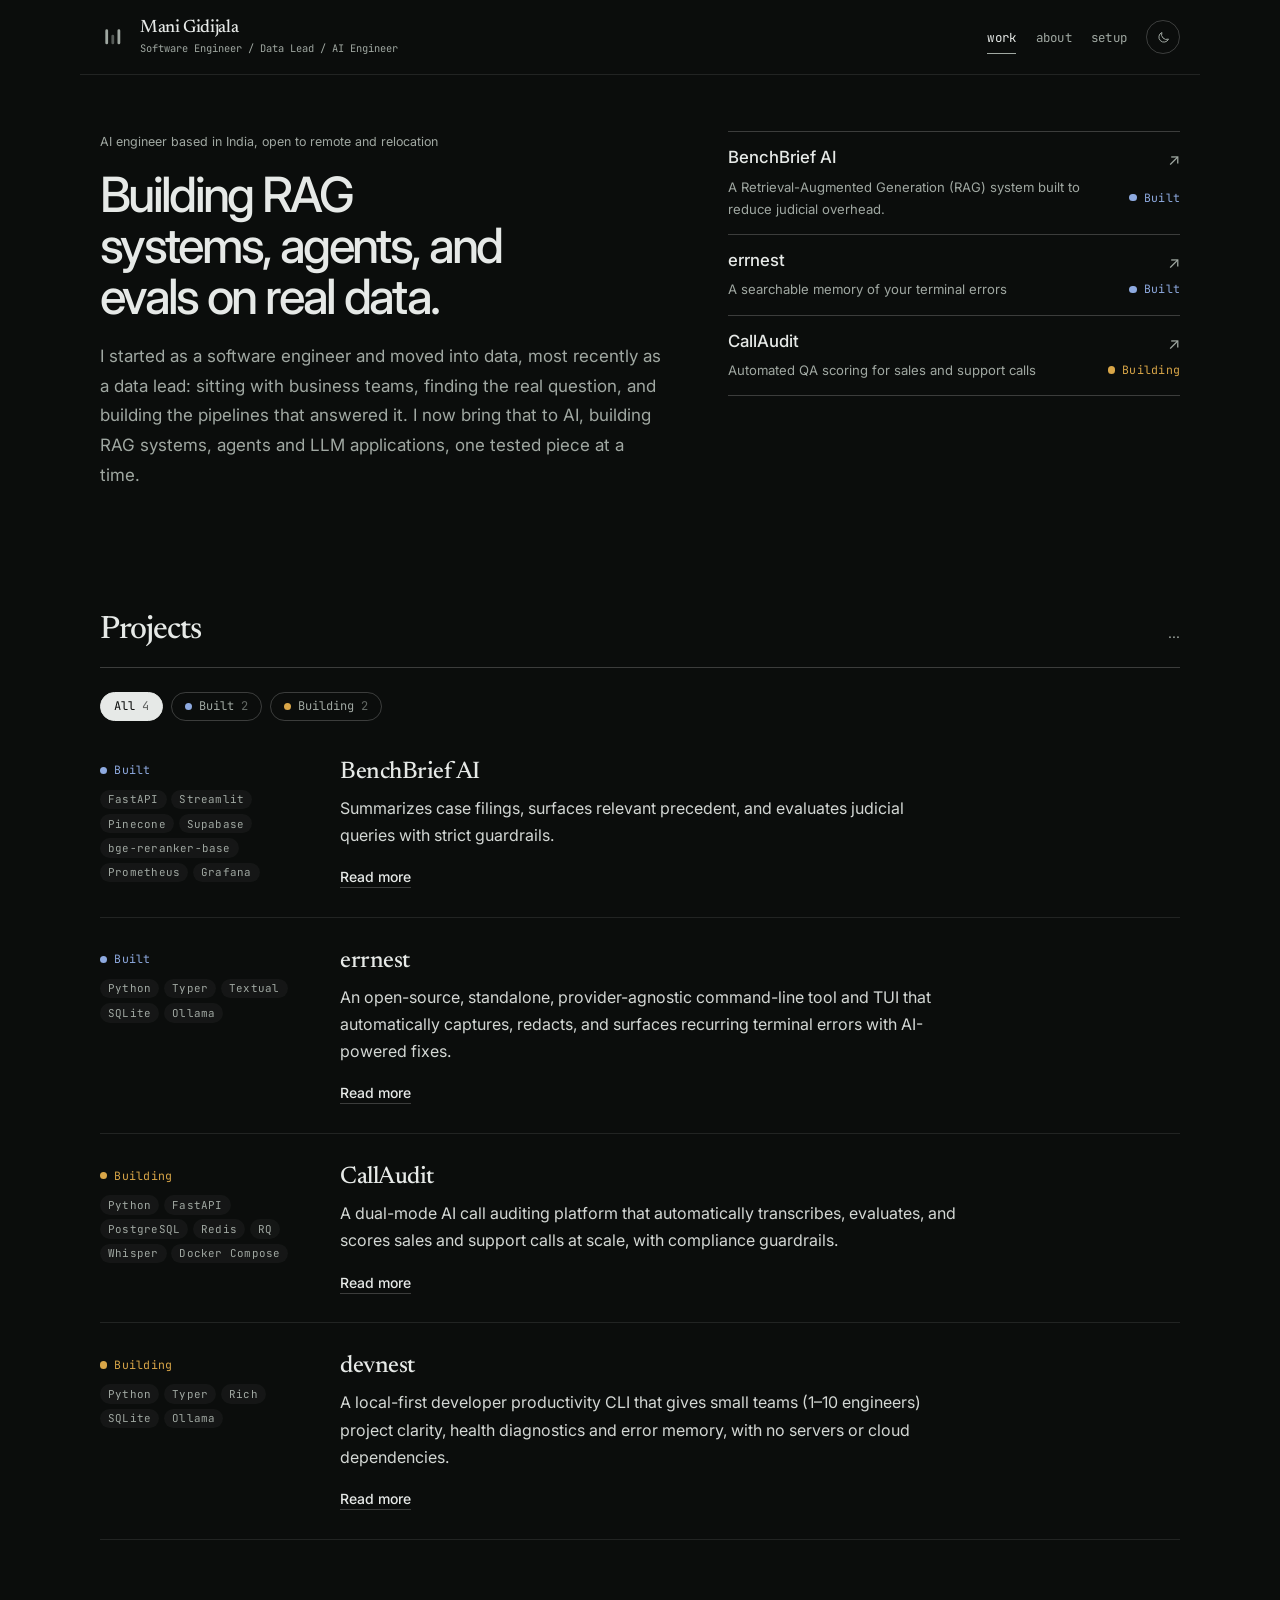
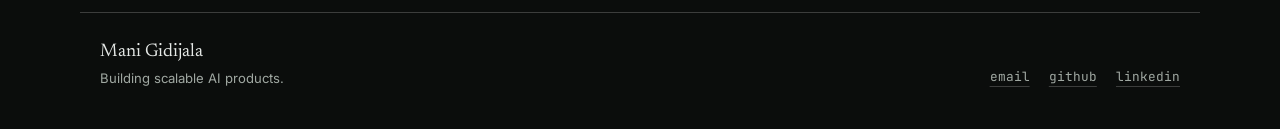
==== commit 33cc413c: "Added setup and minor changes to work" ====
--- a/index.html
+++ b/index.html
@@ -29,7 +29,7 @@
       <a href="about.html">about</a>
       <a href="setup.html">setup</a>
       <a href="ideas.html" data-optional="ideas" hidden>ideas</a>
-      <a href="articles.html">articles</a>
+      <a href="articles.html" data-optional="articles" hidden>articles</a>
       <a href="photos.html" data-optional="photos" hidden>photos</a>
       <a data-site="resume" href="" hidden>résumé</a>
       <button class="theme" type="button" aria-label="Switch to light theme">
@@ -51,7 +51,7 @@
     <section id="work" class="block" aria-labelledby="work-h">
       <div class="section-head">
         <h2 id="work-h">Projects</h2>
-        <p>Labelled by how far along they really are</p>
+        <p>...</p>
       </div>
       <div class="filter" role="group" aria-label="Filter projects by status"></div>
       <div class="projects" aria-live="polite"></div>
@@ -61,7 +61,7 @@
   <footer class="site-foot wrap">
     <div>
       <span class="foot-name" data-site="name">Mani</span>
-      <p>Last updated <time data-updated></time></p>
+      <p>Building scalable AI products.</p>
     </div>
     <ul class="contact foot-links"></ul>
   </footer>
--- a/style.css
+++ b/style.css
@@ -332,8 +332,14 @@
   border-top: 1px solid var(--line);
 }
 .tool:first-child { border-top: 0; padding-top: 0.25rem; }
-.tool dt { font: 500 0.95rem/1.5 var(--sans); }
+.tool dt { font: 500 0.95rem/1.5 var(--sans); padding-top: 0.3rem; }
 .tool dd { margin: 0; color: var(--fg-muted); font-size: 0.92rem; line-height: 1.6; max-width: 56ch; }
+.tool-chips { list-style: none; margin: 0; padding: 0; display: flex; flex-wrap: wrap; gap: 0.6rem; align-content: flex-start; }
+.tool-chips li { border: 1px solid var(--line-strong); border-radius: 100px; padding: 0.3rem 0.9rem; font-size: 0.9rem; line-height: 1.5; color: var(--fg-soft); }
+.tool-chips a { color: inherit; text-decoration: none; }
+.tool-chips li:hover { border-color: var(--fg-muted); }
+.tool-chips li:hover a { color: var(--fg); }
+.tool-note { margin: 0.55rem 0 0; font-size: 0.875rem; color: var(--fg-muted); }
 
 /* Links from project rows to story pages */
 .title-link { text-decoration: none; }
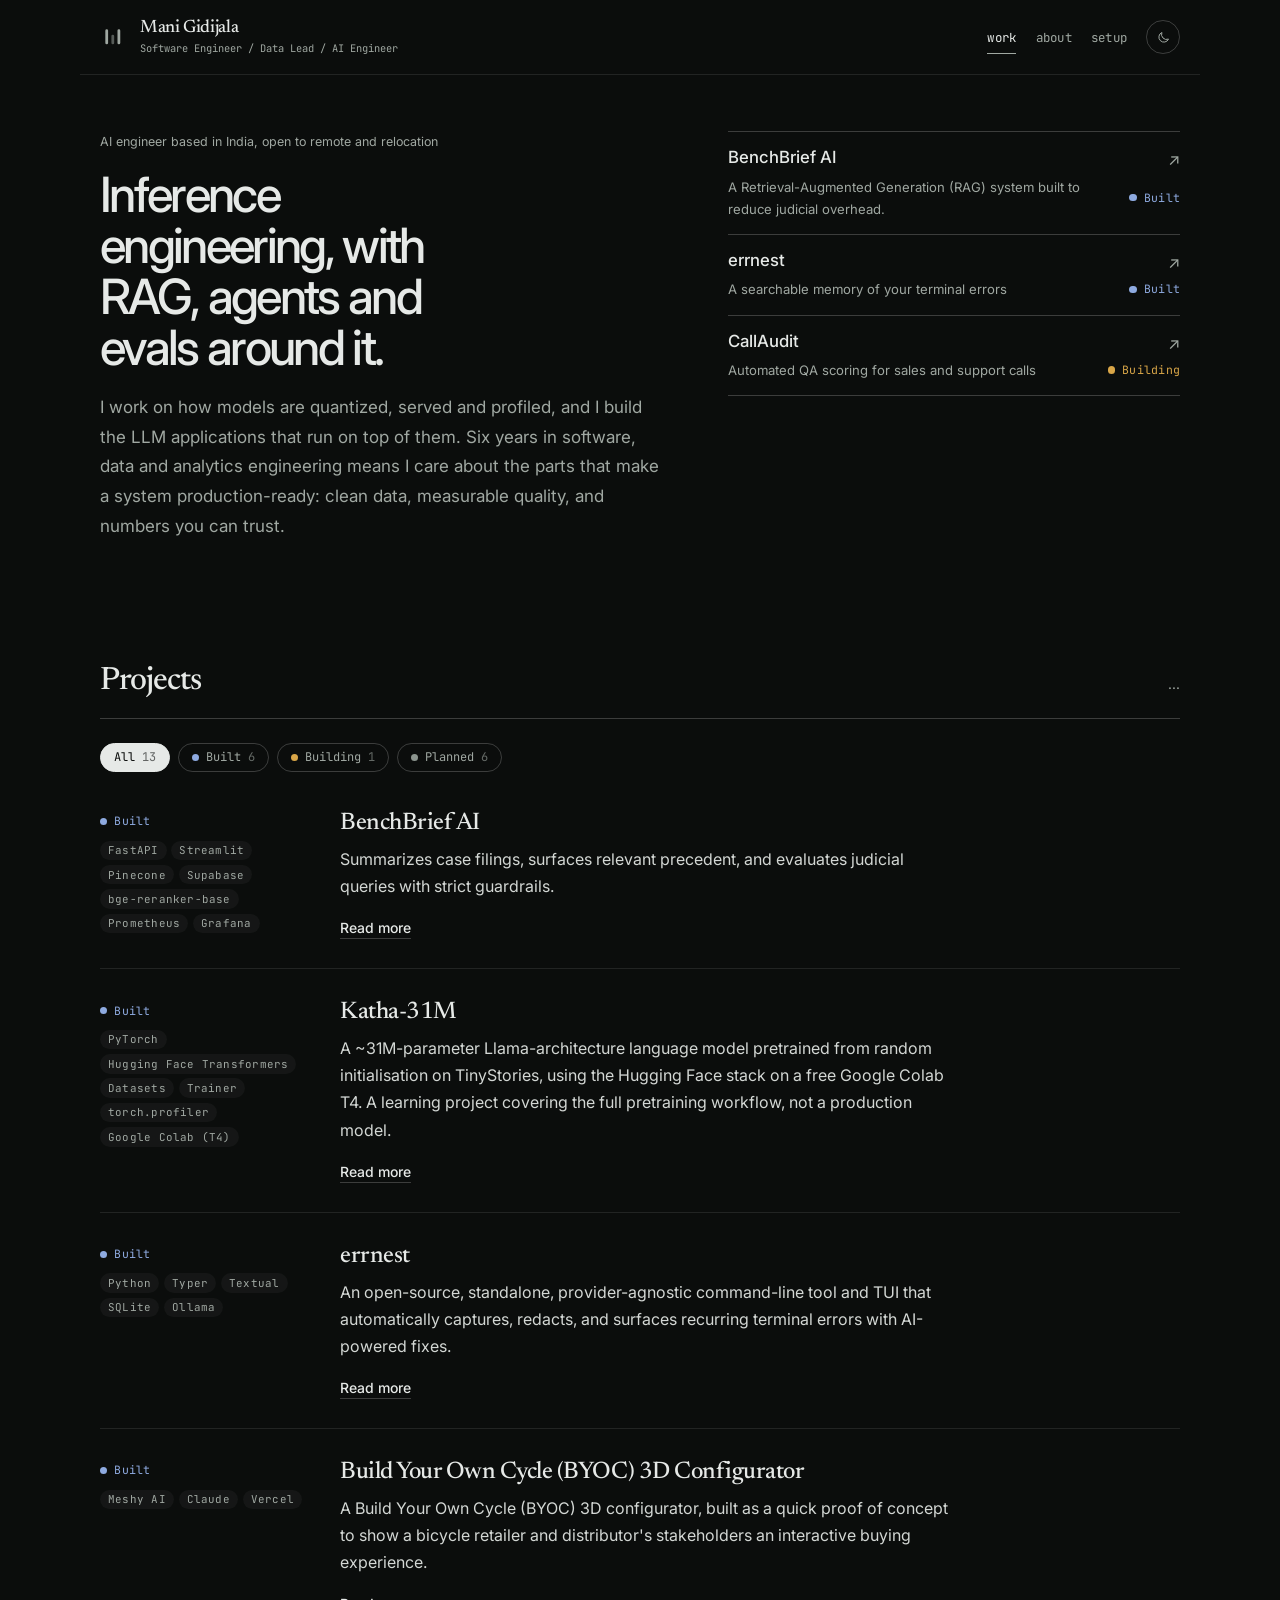
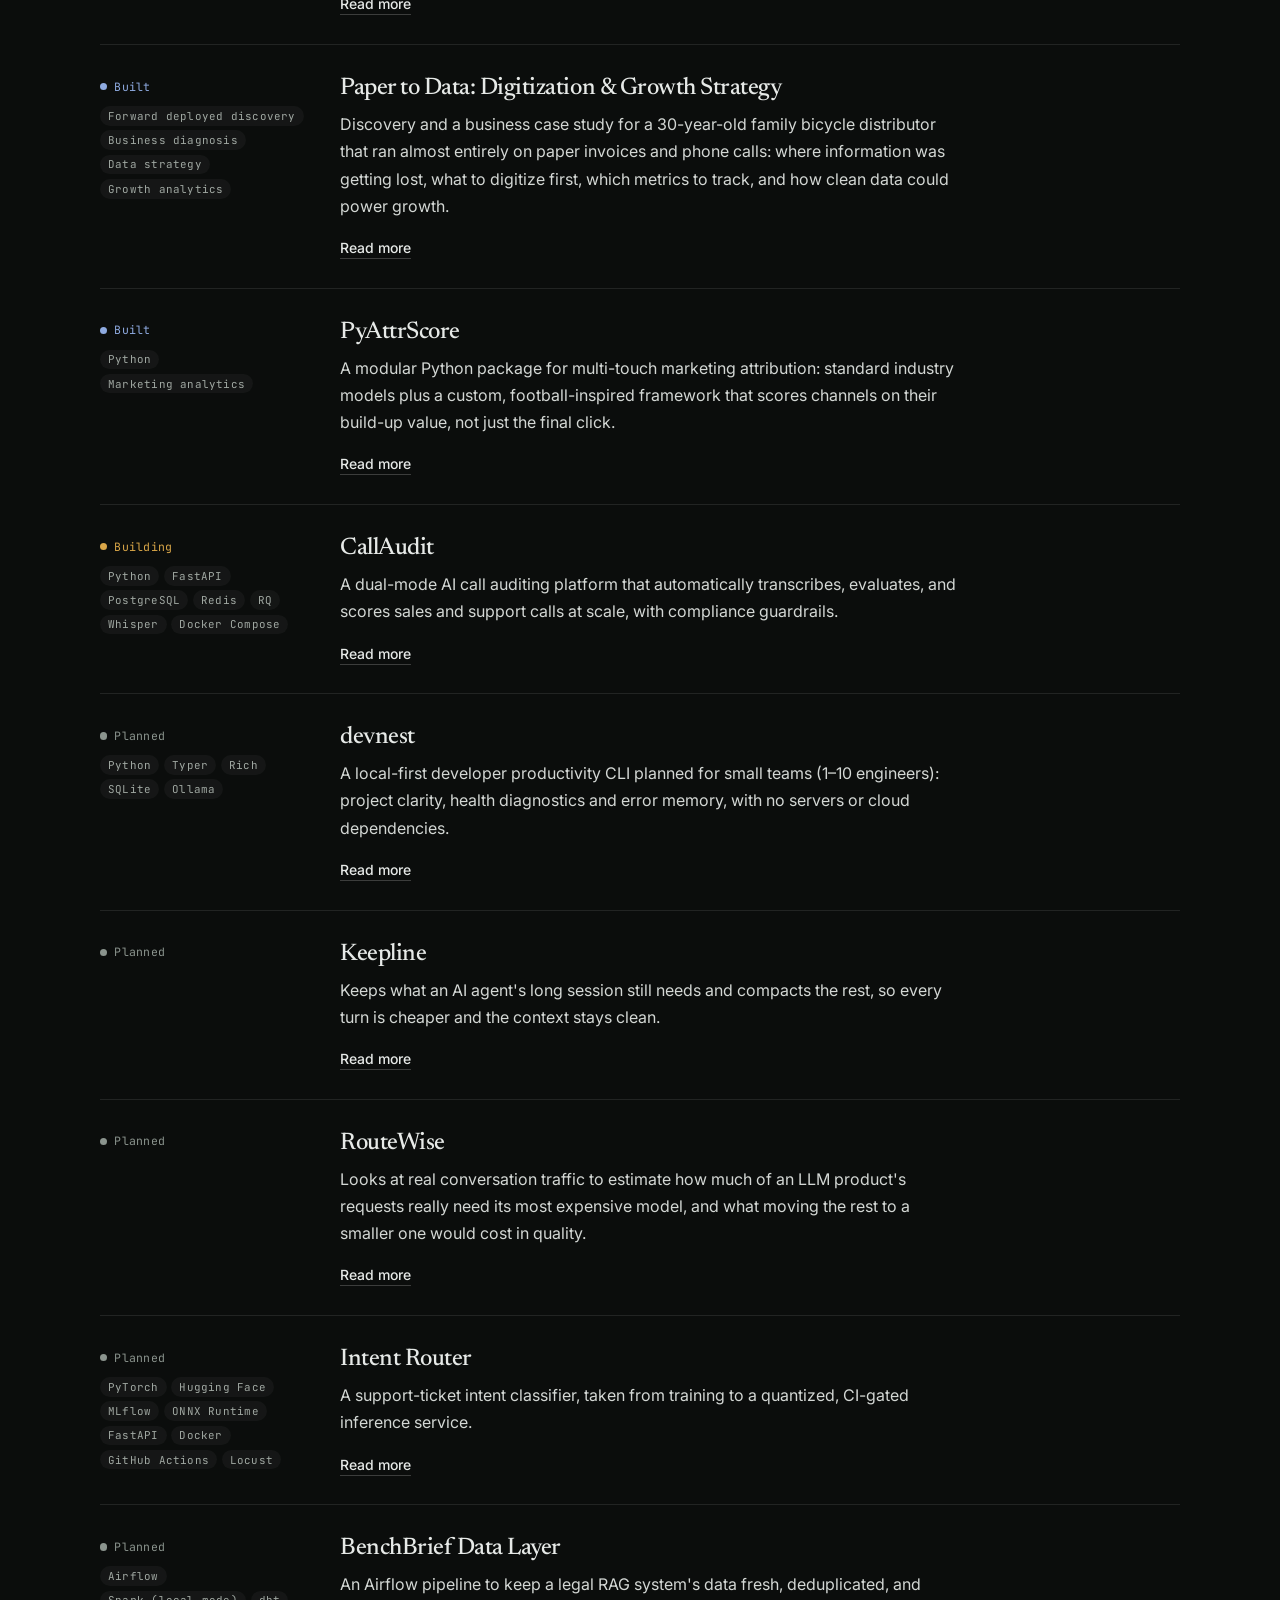
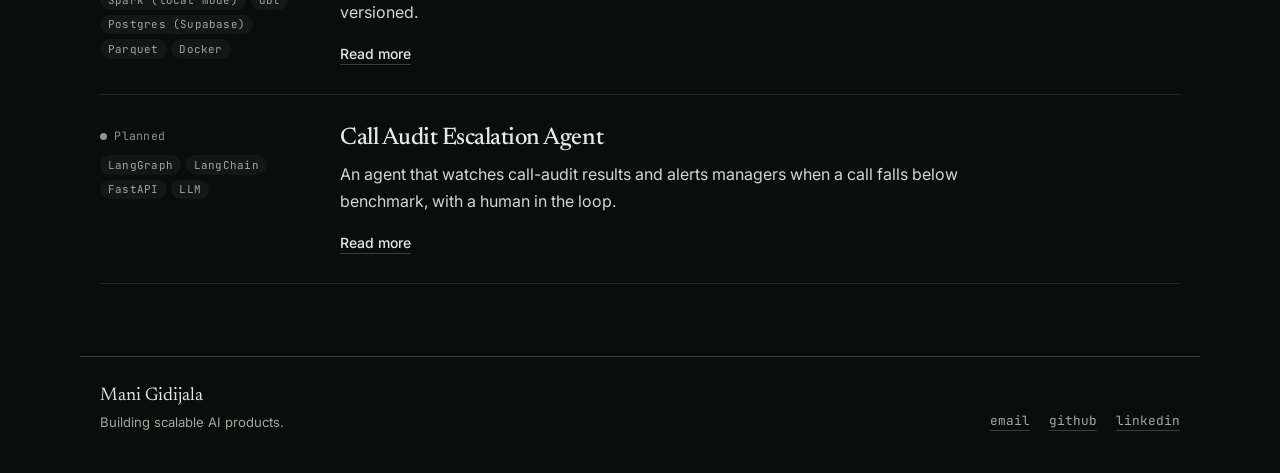
==== commit bdac83aa: "some changes to about" ====
--- a/index.html
+++ b/index.html
@@ -42,8 +42,8 @@
     <section class="hero">
       <div class="hero-text">
         <p class="kicker">AI engineer based in India, open to remote and relocation</p>
-        <h1>Building RAG systems, agents, and evals on real data.</h1>
-        <p class="intro">I started as a software engineer and moved into data, most recently as a data lead: sitting with business teams, finding the real question, and building the pipelines that answered it. I now bring that to AI, building RAG systems, agents and LLM applications, one tested piece at a time.</p>
+        <h1>Inference engineering, with RAG, agents and evals around it.</h1>
+        <p class="intro">I work on how models are quantized, served and profiled, and I build the LLM applications that run on top of them. Six years in software, data and analytics engineering means I care about the parts that make a system production-ready: clean data, measurable quality, and numbers you can trust.</p>
       </div>
       <ul class="featured" aria-label="Featured projects"></ul>
     </section>
--- a/style.css
+++ b/style.css
@@ -265,7 +265,7 @@
   background: var(--bg-elevated);
 }
 .portrait img { display: block; width: 100%; height: 100%; object-fit: cover; object-position: 50% 0%; }
-.portrait-wrap figcaption { margin-top: 0.9rem; font: 0.68rem/1.6 var(--mono); color: var(--fg-muted); }
+.portrait-wrap figcaption { text-align: center; margin-top: 0.9rem; font: 0.68rem/1.6 var(--mono); color: var(--fg-muted); }
 .about-section {
   display: grid;
   grid-template-columns: minmax(0, 1fr) minmax(0, 1.2fr);
@@ -380,6 +380,7 @@
 .story-links .note { color: var(--fg-muted); font-size: 0.875rem; }
 .story-part strong { font-weight: 500; color: var(--fg); }
 .story-part p + p { margin-top: 0.8rem; }
+.story-part p + ul, .story-part p + .story-table { margin-top: 0.8rem; }
 .story-toc { list-style: none; margin: 1.75rem 0 0; padding: 0; display: flex; flex-wrap: wrap; gap: 0.5rem 1.4rem; }
 .story-toc a { font: 0.78rem var(--mono); color: var(--fg-muted); }
 .story-toc a:hover { color: var(--fg); }
@@ -393,6 +394,21 @@
 .story-table thead th { font: 400 0.7rem var(--mono); color: var(--fg-muted); white-space: nowrap; border-bottom-color: var(--line-strong); }
 .story-table tbody th { font-weight: 500; color: var(--fg); }
 .story-table td { color: var(--fg-soft); font-variant-numeric: tabular-nums; }
+.chart { margin: 1.25rem 0 0; max-width: 40rem; }
+.chart figcaption { font: 0.7rem var(--mono); color: var(--fg-muted); margin-bottom: 0.6rem; }
+.chart svg { display: block; width: 100%; height: auto; }
+.chart .grid { stroke: var(--line); stroke-width: 1; }
+.chart .tick { font: 10px var(--mono); fill: var(--fg-muted); }
+.chart .line { fill: none; stroke-width: 1.75; stroke-linejoin: round; stroke-linecap: round; }
+.chart .c-train.line, .chart .c-train.dot { stroke: var(--fg); fill: var(--fg); }
+.chart .c-train.line { fill: none; }
+.chart .c-eval.line, .chart .c-eval.dot { stroke: var(--built); fill: var(--built); }
+.chart .c-eval.line { fill: none; stroke-dasharray: 5 3; }
+.chart-legend { display: flex; gap: 1.2rem; margin: 0.5rem 0 0; font: 0.72rem var(--mono); color: var(--fg-muted); }
+.chart-legend span { display: inline-flex; align-items: center; gap: 0.4rem; }
+.chart-legend i { width: 14px; height: 0; border-top: 2px solid var(--fg); }
+.chart-legend i.c-eval { border-top: 2px dashed var(--built); }
+.story-part .story-table + .chart { margin-top: 0.5rem; }
 .pager { display: grid; grid-template-columns: 1fr 1fr; gap: 1rem; margin-top: 3rem; }
 .pager a {
   display: flex;
